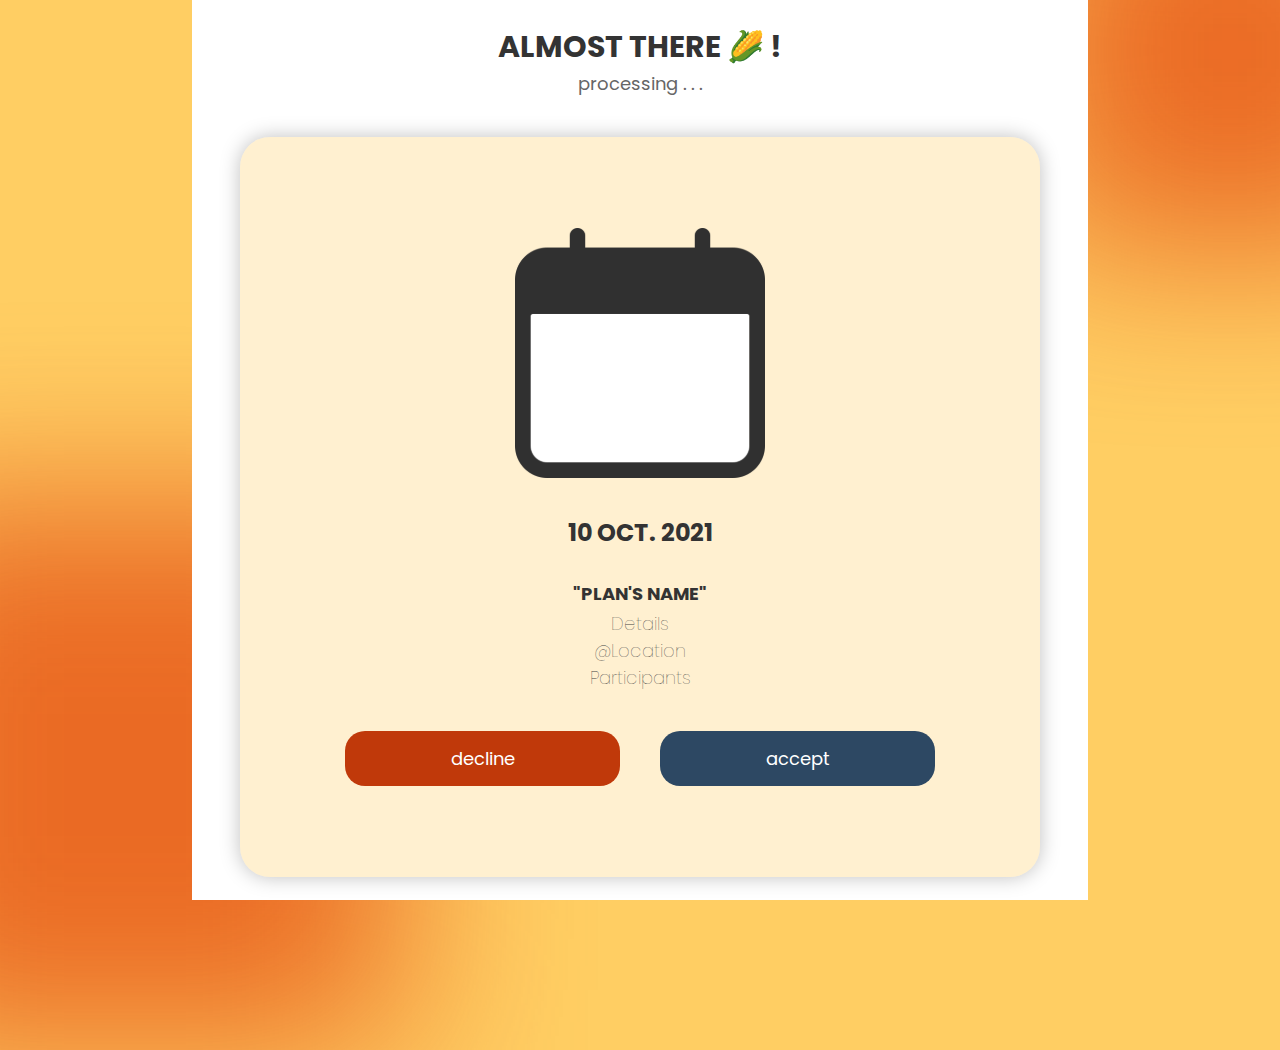
==== yellow/index.html @ aca07984 "🍔" ====
<!DOCTYPE html>
<html lang="en">
  <head>
    <meta charset="UTF-8" />
    <meta http-equiv="X-UA-Compatible" content="IE=edge" />
    <meta name="viewport" content="width=device-width, initial-scale=1.0" />
    <title>Bookie-yellow</title>
    <link rel="stylesheet" href="styles.css" />
    <link rel="preconnect" href="https://fonts.googleapis.com" />
    <link rel="preconnect" href="https://fonts.gstatic.com" crossorigin />
    <link
      href="https://fonts.googleapis.com/css2?family=Poppins&display=swap"
      rel="stylesheet"
    />
  </head>
  <body>
    <div class="container">
      <div class="box">
        <div class="header">
          <p class="capitalLetter">ALMOST THERE 🌽 !</p>
          <p class="status">processing . . .</p>
        </div>
        <div class="card">
          <div class="icon">
              <svg width="250" height="250" viewBox="0 0 250 250" fill="none" xmlns="http://www.w3.org/2000/svg" xmlns:xlink="http://www.w3.org/1999/xlink">
                  <rect x="10" y="70" width="224.667" height="168" fill="white"/>
                  <rect width="250" height="250" fill="url(#pattern0)"/>
                  <path d="" fill="#333333"/>
                  <defs>
                  <pattern id="pattern0" patternContentUnits="objectBoundingBox" width="1" height="1">
                  <use xlink:href="#image0_385:30" transform="scale(0.00195312)"/>
                  </pattern>
                  <image id="image0_385:30" width="512" height="512" xlink:href="[data-uri]"/>
                  </defs>
              </svg>      
          </div>
          <!--here-->
          <div class="output">
              <div class="date">10 OCT. 2021</div>
              <div class="planContainer">
                <div id="planName">"PLAN'S NAME"</div>
                <div class="plan">Details</div>
                <div class="plan">@Location</div>
                <div class="plan">Participants</div>
              </div>
          </div>
          <div class="interact">
              <button id="cancle">decline</button>  
              <button id="next">accept</button> <!--next แล้วไปเก็บลงปฏิธิน-->
          </div>
          <!--here-->
        </div>
      </div>
      <div class="circleYellow" id="one"></div>
      <div class="circleYellow" id="two"></div>
    </div>
  </body>
</html>
---- yellow/styles.css ----
*{
    font-family: Poppins, 'san-serif' ;
    font-size: 18px;
    color: #333;
}
body{
    background-color: #FFCE63;
    height: 100vh;
    overflow: hidden;
}
#one{
    position: absolute;
    width: 400px;
    height: 400px;
    top: -150px;
    right: -150px;
    background-color: #E2410A;
    opacity: 70%;
    z-index: -1;
    filter: blur(90px);
}
#two{
    position: absolute;
    width: 550px;
    height: 550px;
    bottom: -150px;
    left: -150px;
    background-color: #E2410A;
    opacity: 70%;
    z-index: -1;
    filter: blur(90px);
}
.container{
    display: flex;
    justify-content: center;
    align-items: center;
}
.box{
    position: absolute;
    top: 0;
    display: flex;
    flex-direction: column;
    justify-content: center;
    align-items: center;
    width: 70vw;
    height: 100vh;
    background-color: #fff;
}
.capitalLetter{
    font-weight: bold;
    text-align: center;
    font-size: 30px;
    margin: 0px;
}
.status{
    text-align: center;
    margin: 0;
    color: #666;
}
.card{
    background: rgba(255, 206, 99, 0.3);
    box-shadow: 0px 0px 20px rgba(0, 0, 0, 0.25);
    border-radius: 30px;
    margin-top: 40px;
    width: 800px;
    height: 740px;
    display: flex;
    justify-content: center;
    align-items: center;
    flex-direction: column;
}
.output{
    margin-top: 30px;
}
.date{
    font-size: 24px;
    font-weight: bold;
}
.planContainer{
    margin-top: 30px;
    text-align: center;
}
#planName{
    font-weight: bold;
    margin-bottom: 3px;
    font-size: 18px;
}
.plan{
    font-weight: lighter;
    color: #404040;
}
.interact{
    margin-top: 40px;
    display: flex;
    flex-direction: row;
}
button#cancle{
    border-radius: 20px;
    width: 275px;
    height: 55px;
    border: none;
    margin-right: 20px;
    background-color: #C0390A;
    color: #fff;
}
button#next{
    border-radius: 20px;
    width: 275px;
    height: 55px;
    border: none;
    margin-left: 20px;
    background-color: #2D4863;
    color: #fff;
}
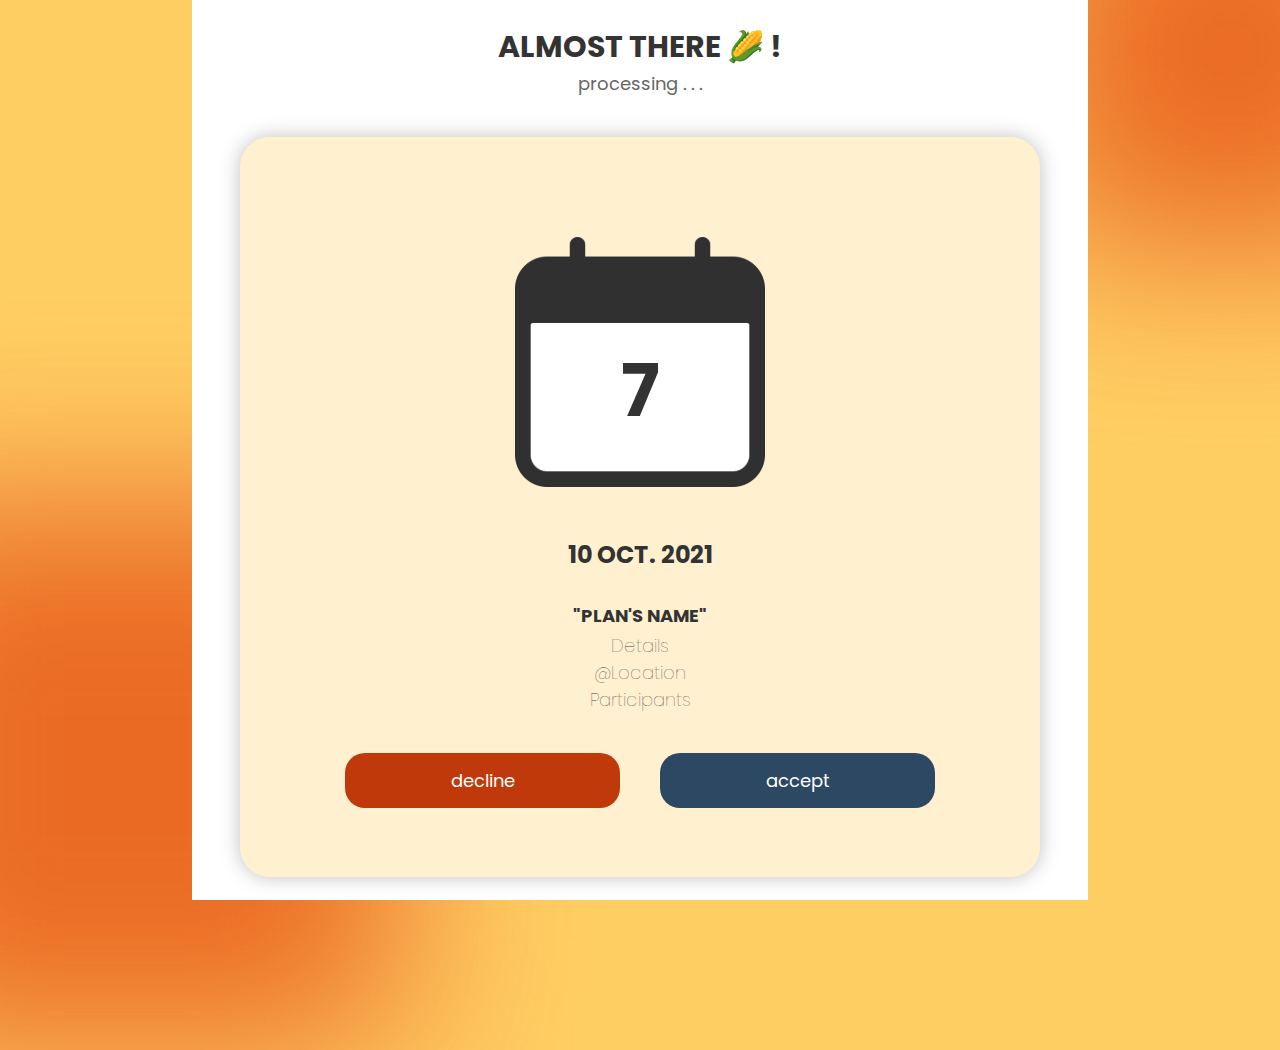
==== commit f23f532d: "🔥" ====
--- a/yellow/index.html
+++ b/yellow/index.html
@@ -20,39 +20,43 @@
           <p class="capitalLetter">ALMOST THERE 🌽 !</p>
           <p class="status">processing . . .</p>
         </div>
-        <div class="card">
-          <div class="icon">
-              <svg width="250" height="250" viewBox="0 0 250 250" fill="none" xmlns="http://www.w3.org/2000/svg" xmlns:xlink="http://www.w3.org/1999/xlink">
-                  <rect x="10" y="70" width="224.667" height="168" fill="white"/>
-                  <rect width="250" height="250" fill="url(#pattern0)"/>
-                  <path d="" fill="#333333"/>
-                  <defs>
-                  <pattern id="pattern0" patternContentUnits="objectBoundingBox" width="1" height="1">
-                  <use xlink:href="#image0_385:30" transform="scale(0.00195312)"/>
-                  </pattern>
-                  <image id="image0_385:30" width="512" height="512" xlink:href="[data-uri]"/>
-                  </defs>
-              </svg>      
+        <div class="cardContainer">
+          <div class="card">
+            <div class="icon">
+              <div class="showDate">
+                <div id="numberDate">7</div> <!--date here pls-->
+              </div>
+              <svg width="250" height="250" viewBox="0 0 250 250" fill="none" 
+                xmlns="http://www.w3.org/2000/svg" xmlns:xlink="http://www.w3.org/1999/xlink">
+                <rect width="250" height="250" fill="url(#pattern0)"/>
+                <defs>
+                <pattern id="pattern0" patternContentUnits="objectBoundingBox" width="1" height="1">
+                <use xlink:href="#image0_144:156" transform="scale(0.00195312)"/>
+                </pattern>
+                <image id="image0_144:156" width="512" height="512" xlink:href="[data-uri]"/>
+                </defs>
+              </svg>
+            </div>
+            <div class="bottom">
+              <div class="output">
+                  <div class="date">10 OCT. 2021</div>
+                  <div class="planContainer">
+                    <div id="planName">"PLAN'S NAME"</div>
+                    <div class="plan">Details</div>
+                    <div class="plan">@Location</div>
+                    <div class="plan">Participants</div>
+                  </div>
+                  <div class="interact">
+                  <button id="cancel">decline</button>  
+                  <button id="next">accept</button> <!--next แล้วไปเก็บลงปฏิธิน-->
+                  </div>
+              </div>
+            </div>
           </div>
-          <!--here-->
-          <div class="output">
-              <div class="date">10 OCT. 2021</div>
-              <div class="planContainer">
-                <div id="planName">"PLAN'S NAME"</div>
-                <div class="plan">Details</div>
-                <div class="plan">@Location</div>
-                <div class="plan">Participants</div>
-              </div>
-          </div>
-          <div class="interact">
-              <button id="cancle">decline</button>  
-              <button id="next">accept</button> <!--next แล้วไปเก็บลงปฏิธิน-->
-          </div>
-          <!--here-->
         </div>
       </div>
       <div class="circleYellow" id="one"></div>
       <div class="circleYellow" id="two"></div>
     </div>
   </body>
-</html>
+</html>--- a/yellow/styles.css
+++ b/yellow/styles.css
@@ -57,7 +57,7 @@
     margin: 0;
     color: #666;
 }
-.card{
+.cardContainer{
     background: rgba(255, 206, 99, 0.3);
     box-shadow: 0px 0px 20px rgba(0, 0, 0, 0.25);
     border-radius: 30px;
@@ -69,12 +69,47 @@
     align-items: center;
     flex-direction: column;
 }
+.card{
+    display: flex;
+    flex-direction: column;
+    align-items: center;
+    height: 740px;
+    width: 590px;
+}
+.bottom{
+    position: absolute;
+    margin-top: 370px;
+}
 .output{
     margin-top: 30px;
+}
+.icon{
+    margin-top: 100px;
+    display: flex;
+    justify-content: center;
+    align-items: center;
+    width: 250px;
+}
+.showDate{
+    margin-top: 50px;
+    width: 230px;
+    height: 200px;
+    border-radius: 20px;
+    background-color: #fff;
+    text-align: center;
+}
+#numberDate{
+    font-size: 72px;
+    margin-top: 50px;
+    font-weight: bolder;
+}
+svg{
+    position: absolute;
 }
 .date{
     font-size: 24px;
     font-weight: bold;
+    text-align: center;
 }
 .planContainer{
     margin-top: 30px;
@@ -94,7 +129,7 @@
     display: flex;
     flex-direction: row;
 }
-button#cancle{
+button#cancel{
     border-radius: 20px;
     width: 275px;
     height: 55px;
@@ -102,6 +137,9 @@
     margin-right: 20px;
     background-color: #C0390A;
     color: #fff;
+}
+#cancel:hover{
+    background-color: #333;
 }
 button#next{
     border-radius: 20px;
@@ -111,4 +149,7 @@
     margin-left: 20px;
     background-color: #2D4863;
     color: #fff;
+}
+#next:hover{
+    background-color: #333;
 }